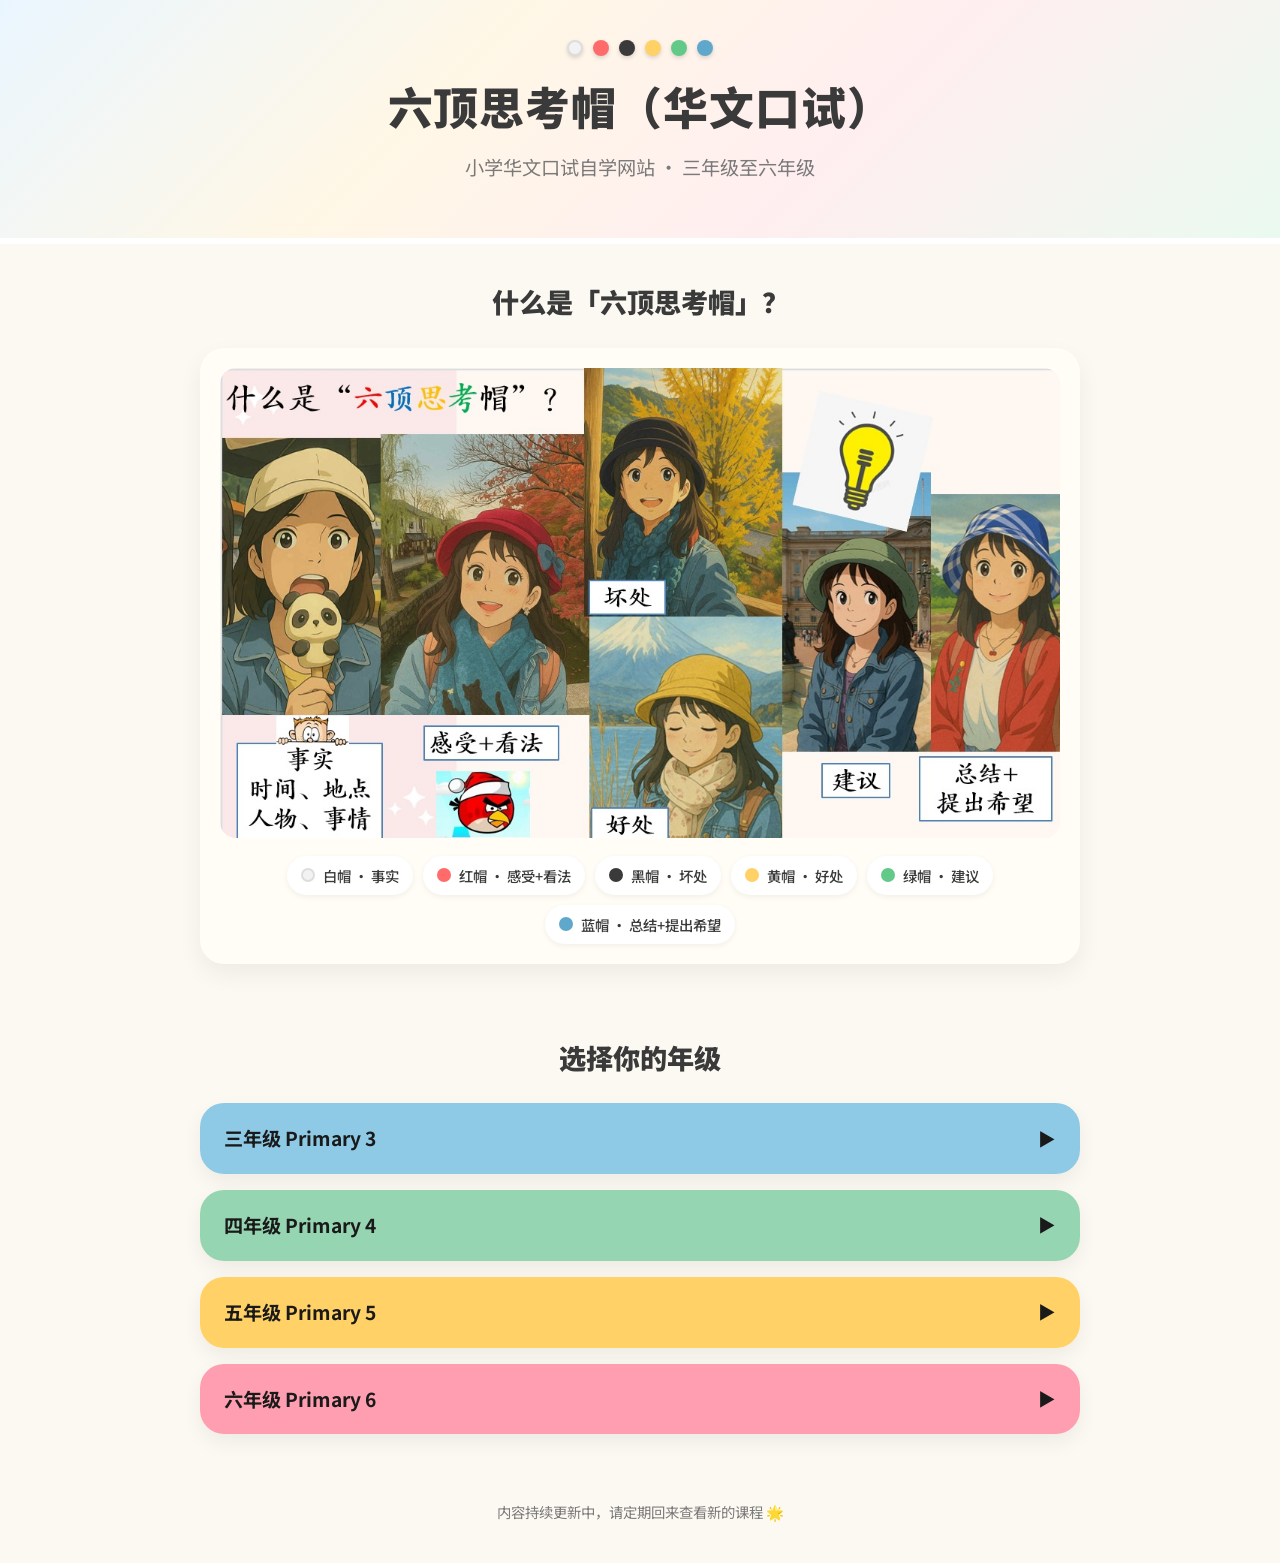
==== index.html @ 95b69a46 "Initial commit" ====
<!doctype html>
<html lang="zh">
<head>
<meta charset="UTF-8">
<meta name="viewport" content="width=device-width, initial-scale=1">
<title>六顶思考帽（华文口试）</title>
<meta name="description" content="小学华文口试自学网站，运用六顶思考帽技巧，适合三年级至六年级学生。">
<link rel="preconnect" href="https://fonts.googleapis.com">
<link rel="preconnect" href="https://fonts.gstatic.com" crossorigin>
<link href="https://fonts.googleapis.com/css2?family=Noto+Sans+SC:wght@400;500;700;900&display=swap" rel="stylesheet">
<style>
  :root{
    --cream:#fffdf6;
    --ink:#3a3a3a;
    --muted:#7a7a7a;
    --p3:#8ecae6;
    --p3-dark:#5fa8cc;
    --p4:#95d5b2;
    --p4-dark:#6cbf8f;
    --p5:#ffd166;
    --p5-dark:#eab53e;
    --p6:#ff9eb0;
    --p6-dark:#f0728c;
    --radius:24px;
  }
  *{ box-sizing:border-box; }
  html{ scroll-behavior:smooth; }
  body{
    margin:0;
    font-family:"Noto Sans SC","PingFang SC","Microsoft YaHei",sans-serif;
    color:var(--ink);
    background:#fbf9f2;
    line-height:1.6;
  }
  a{ color:inherit; }
  img{ max-width:100%; display:block; }

  /* ---------- Header ---------- */
  header.hero{
    padding:40px 20px 56px;
    text-align:center;
    background:linear-gradient(135deg,#eaf6ff 0%,#fff7e6 35%,#ffeef0 65%,#eafaf0 100%);
    border-bottom:6px solid #fff;
  }
  .hat-row{
    display:flex; justify-content:center; gap:10px; margin-bottom:14px; flex-wrap:wrap;
  }
  .hat-dot{
    width:16px; height:16px; border-radius:50%; box-shadow:0 2px 4px rgba(0,0,0,0.15);
  }
  header.hero h1{
    font-size:clamp(1.6rem, 4.5vw, 2.8rem);
    font-weight:900;
    margin:0 0 10px;
    letter-spacing:0.02em;
  }
  header.hero p.subtitle{
    font-size:clamp(1rem, 2.2vw, 1.2rem);
    color:var(--muted);
    margin:0;
  }

  /* ---------- Section shell ---------- */
  section{
    max-width:920px;
    margin:0 auto;
    padding:36px 20px;
  }
  h2.section-title{
    text-align:center;
    font-size:clamp(1.3rem, 3vw, 1.7rem);
    margin:0 0 24px;
    font-weight:900;
  }

  /* ---------- Intro / hats explained ---------- */
  .intro-card{
    background:var(--cream);
    border-radius:var(--radius);
    padding:20px;
    box-shadow:0 10px 24px rgba(0,0,0,0.06);
  }
  .intro-card img{
    border-radius:16px;
    margin:0 auto 18px;
  }
  .legend{
    display:flex; flex-wrap:wrap; gap:10px; justify-content:center;
  }
  .chip{
    display:flex; align-items:center; gap:8px;
    background:#fff; border-radius:999px; padding:8px 14px;
    font-size:0.9rem; font-weight:500;
    box-shadow:0 2px 6px rgba(0,0,0,0.06);
  }
  .chip .dot{ width:14px; height:14px; border-radius:50%; flex:none; }
  .dot.white{ background:#f2f2f2; border:2px solid #ddd; }
  .dot.red{ background:#ff6b6b; }
  .dot.black{ background:#3a3a3a; }
  .dot.yellow{ background:#ffd166; }
  .dot.green{ background:#63c988; }
  .dot.blue{ background:#5fa8cc; }

  /* ---------- Level accordion ---------- */
  .levels{ display:flex; flex-direction:column; gap:16px; }
  details.level{
    border-radius:var(--radius);
    overflow:hidden;
    box-shadow:0 8px 20px rgba(0,0,0,0.06);
    background:var(--cream);
  }
  details.level summary{
    list-style:none;
    cursor:pointer;
    padding:20px 24px;
    display:flex; align-items:center; justify-content:space-between;
    font-size:1.2rem; font-weight:700;
    color:#1a1a1a;
    user-select:none;
  }
  details.level summary::-webkit-details-marker{ display:none; }
  details.level summary .arrow{
    font-size:1.1rem; transition:transform 0.25s ease;
  }
  details.level[open] summary .arrow{ transform:rotate(90deg); }

  details.level[data-level="p3"] summary{ background:var(--p3); }
  details.level[data-level="p4"] summary{ background:var(--p4); }
  details.level[data-level="p5"] summary{ background:var(--p5); }
  details.level[data-level="p6"] summary{ background:var(--p6); }

  .level-body{
    padding:20px 24px 26px;
  }
  .lesson-grid{
    display:grid;
    grid-template-columns:repeat(auto-fill, minmax(150px,1fr));
    gap:16px;
  }
  .lesson-card{
    display:flex; flex-direction:column; align-items:center; gap:10px;
    background:#fff; border-radius:18px; padding:18px 12px;
    text-decoration:none; color:var(--ink);
    box-shadow:0 4px 10px rgba(0,0,0,0.06);
    transition:transform 0.15s ease, box-shadow 0.15s ease;
  }
  .lesson-card:hover{
    transform:translateY(-4px);
    box-shadow:0 10px 20px rgba(0,0,0,0.1);
  }
  .lesson-card .icon{
    width:64px; height:64px; border-radius:50%;
    display:flex; align-items:center; justify-content:center;
    font-size:30px;
    overflow:hidden;
  }
  .lesson-card .icon img{
    width:100%; height:100%;
    object-fit:cover;
  }
  details.level[data-level="p3"] .icon{ background:#e3f3fb; }
  details.level[data-level="p4"] .icon{ background:#e9f8ef; }
  details.level[data-level="p5"] .icon{ background:#fff6e0; }
  details.level[data-level="p6"] .icon{ background:#ffeef2; }
  .lesson-card .title{
    font-size:0.95rem; font-weight:700; text-align:center;
  }
  .empty-note{
    text-align:center; color:var(--muted); padding:12px; font-size:0.95rem;
  }

  footer{
    text-align:center;
    padding:30px 20px 40px;
    color:var(--muted);
    font-size:0.9rem;
  }

  @media (max-width:480px){
    details.level summary{ padding:16px 18px; font-size:1.05rem; }
    .level-body{ padding:16px 18px 20px; }
  }
</style>
</head>
<body>

  <header class="hero">
    <div class="hat-row" aria-hidden="true">
      <span class="hat-dot" style="background:#f2f2f2;border:2px solid #ddd;"></span>
      <span class="hat-dot" style="background:#ff6b6b;"></span>
      <span class="hat-dot" style="background:#3a3a3a;"></span>
      <span class="hat-dot" style="background:#ffd166;"></span>
      <span class="hat-dot" style="background:#63c988;"></span>
      <span class="hat-dot" style="background:#5fa8cc;"></span>
    </div>
    <h1>六顶思考帽（华文口试）</h1>
    <p class="subtitle">小学华文口试自学网站 · 三年级至六年级</p>
  </header>

  <section aria-labelledby="intro-title">
    <h2 class="section-title" id="intro-title">什么是「六顶思考帽」？</h2>
    <div class="intro-card">
      <img src="images/six-hats-explained.jpg" alt="六顶思考帽示意图：白帽代表事实（时间、地点、人物、事情），红帽代表感受和看法，黑帽代表坏处，黄帽代表好处，绿帽代表建议，蓝帽代表总结和提出希望">
      <div class="legend">
        <span class="chip"><span class="dot white"></span>白帽 · 事实</span>
        <span class="chip"><span class="dot red"></span>红帽 · 感受+看法</span>
        <span class="chip"><span class="dot black"></span>黑帽 · 坏处</span>
        <span class="chip"><span class="dot yellow"></span>黄帽 · 好处</span>
        <span class="chip"><span class="dot green"></span>绿帽 · 建议</span>
        <span class="chip"><span class="dot blue"></span>蓝帽 · 总结+提出希望</span>
      </div>
    </div>
  </section>

  <section aria-labelledby="levels-title">
    <h2 class="section-title" id="levels-title">选择你的年级</h2>
    <div class="levels" id="levels">
      <details class="level" data-level="p3">
        <summary>三年级 Primary 3 <span class="arrow">▶</span></summary>
        <div class="level-body"><div class="lesson-grid" data-grid="p3"></div></div>
      </details>
      <details class="level" data-level="p4">
        <summary>四年级 Primary 4 <span class="arrow">▶</span></summary>
        <div class="level-body"><div class="lesson-grid" data-grid="p4"></div></div>
      </details>
      <details class="level" data-level="p5">
        <summary>五年级 Primary 5 <span class="arrow">▶</span></summary>
        <div class="level-body"><div class="lesson-grid" data-grid="p5"></div></div>
      </details>
      <details class="level" data-level="p6">
        <summary>六年级 Primary 6 <span class="arrow">▶</span></summary>
        <div class="level-body"><div class="lesson-grid" data-grid="p6"></div></div>
      </details>
    </div>
  </section>

  <footer>
    内容持续更新中，请定期回来查看新的课程 🌟
  </footer>

  <script src="lessons-data.js"></script>
  <script>
    // 把每个年级的课程渲染成卡片
    (function renderLessons(){
      var data = window.LESSONS || {};
      document.querySelectorAll('[data-grid]').forEach(function(grid){
        var level = grid.getAttribute('data-grid');
        var lessons = data[level] || [];
        if(lessons.length === 0){
          var note = document.createElement('p');
          note.className = 'empty-note';
          note.textContent = '课程准备中，敬请期待～';
          grid.appendChild(note);
          return;
        }
        lessons.forEach(function(lesson){
          var a = document.createElement('a');
          a.className = 'lesson-card';
          a.href = lesson.link || '#';
          var icon = document.createElement('div');
          icon.className = 'icon';
          if(lesson.thumb){
            var thumbImg = document.createElement('img');
            thumbImg.src = lesson.thumb;
            thumbImg.alt = '';
            icon.appendChild(thumbImg);
          } else {
            icon.textContent = lesson.icon || '📘';
          }
          var title = document.createElement('div');
          title.className = 'title';
          title.textContent = lesson.title || '未命名课程';
          a.appendChild(icon);
          a.appendChild(title);
          grid.appendChild(a);
        });
      });
    })();

    // 手风琴效果：打开一个年级时，自动收起其他年级
    (function accordion(){
      var allDetails = document.querySelectorAll('#levels details.level');
      allDetails.forEach(function(d){
        d.addEventListener('toggle', function(){
          if(d.open){
            allDetails.forEach(function(other){
              if(other !== d) other.open = false;
            });
          }
        });
      });
    })();
  </script>
</body>
</html>
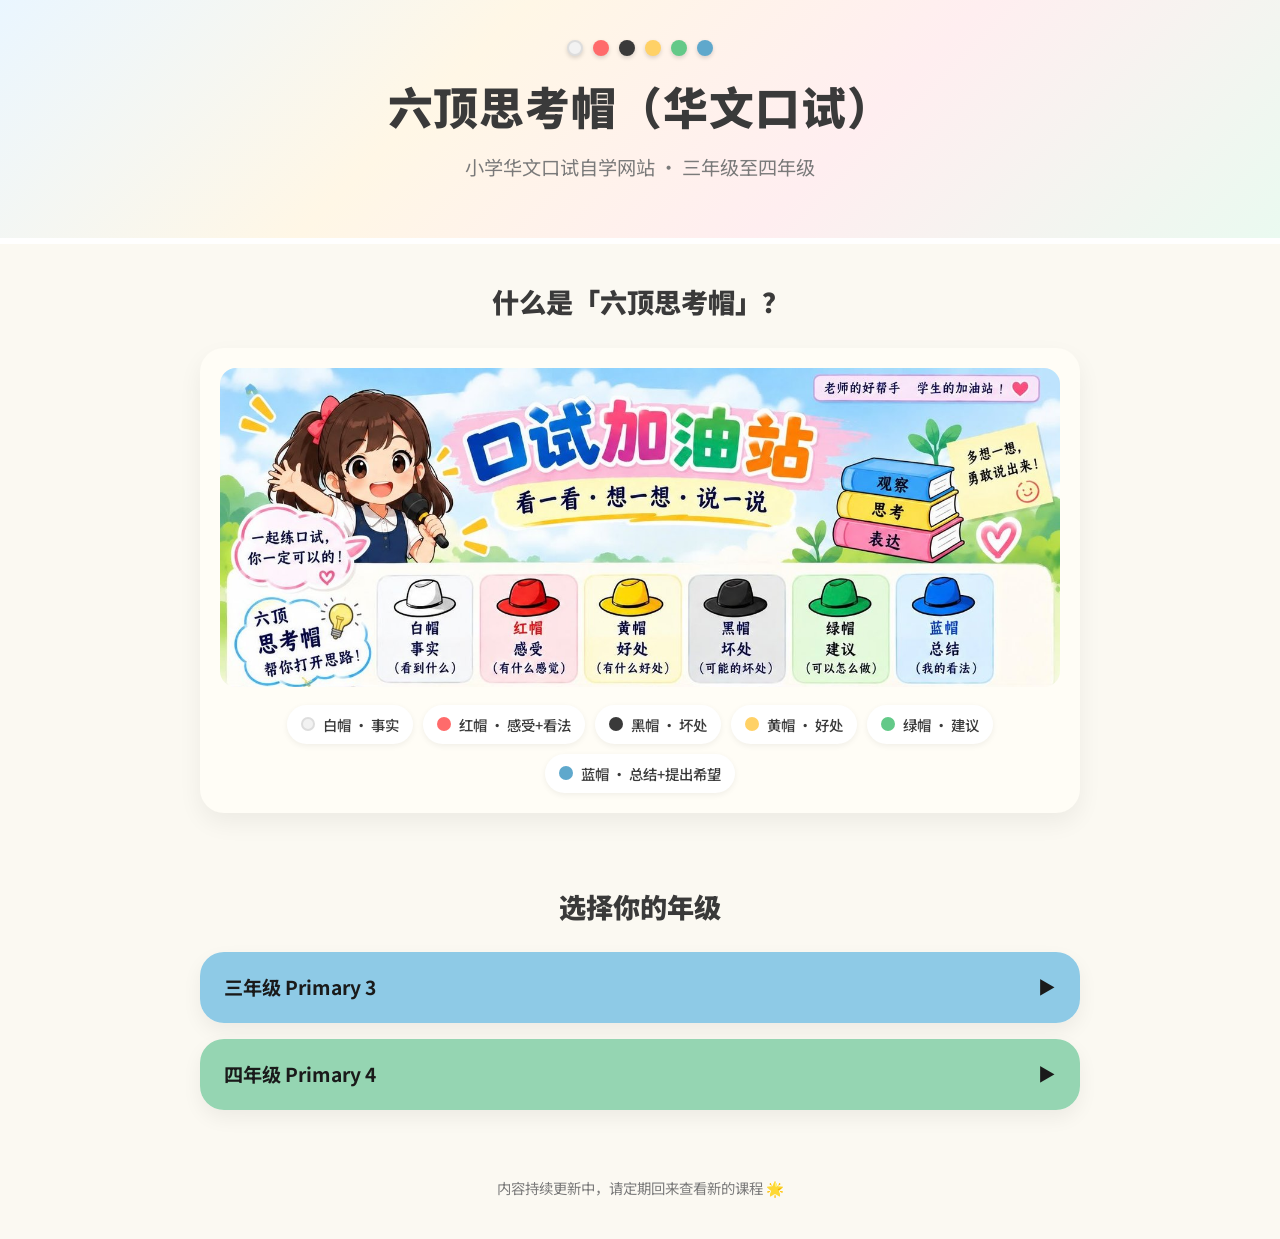
==== commit 2a6f7587: "change cover image and remove P5,6" ====
--- a/index.html
+++ b/index.html
@@ -4,7 +4,7 @@
 <meta charset="UTF-8">
 <meta name="viewport" content="width=device-width, initial-scale=1">
 <title>六顶思考帽（华文口试）</title>
-<meta name="description" content="小学华文口试自学网站，运用六顶思考帽技巧，适合三年级至六年级学生。">
+<meta name="description" content="小学华文口试自学网站，运用六顶思考帽技巧，适合三年级至四年级学生。">
 <link rel="preconnect" href="https://fonts.googleapis.com">
 <link rel="preconnect" href="https://fonts.gstatic.com" crossorigin>
 <link href="https://fonts.googleapis.com/css2?family=Noto+Sans+SC:wght@400;500;700;900&display=swap" rel="stylesheet">
@@ -17,10 +17,6 @@
     --p3-dark:#5fa8cc;
     --p4:#95d5b2;
     --p4-dark:#6cbf8f;
-    --p5:#ffd166;
-    --p5-dark:#eab53e;
-    --p6:#ff9eb0;
-    --p6-dark:#f0728c;
     --radius:24px;
   }
   *{ box-sizing:border-box; }
@@ -126,8 +122,6 @@
 
   details.level[data-level="p3"] summary{ background:var(--p3); }
   details.level[data-level="p4"] summary{ background:var(--p4); }
-  details.level[data-level="p5"] summary{ background:var(--p5); }
-  details.level[data-level="p6"] summary{ background:var(--p6); }
 
   .level-body{
     padding:20px 24px 26px;
@@ -160,8 +154,6 @@
   }
   details.level[data-level="p3"] .icon{ background:#e3f3fb; }
   details.level[data-level="p4"] .icon{ background:#e9f8ef; }
-  details.level[data-level="p5"] .icon{ background:#fff6e0; }
-  details.level[data-level="p6"] .icon{ background:#ffeef2; }
   .lesson-card .title{
     font-size:0.95rem; font-weight:700; text-align:center;
   }
@@ -194,13 +186,13 @@
       <span class="hat-dot" style="background:#5fa8cc;"></span>
     </div>
     <h1>六顶思考帽（华文口试）</h1>
-    <p class="subtitle">小学华文口试自学网站 · 三年级至六年级</p>
+    <p class="subtitle">小学华文口试自学网站 · 三年级至四年级</p>
   </header>
 
   <section aria-labelledby="intro-title">
     <h2 class="section-title" id="intro-title">什么是「六顶思考帽」？</h2>
     <div class="intro-card">
-      <img src="images/six-hats-explained.jpg" alt="六顶思考帽示意图：白帽代表事实（时间、地点、人物、事情），红帽代表感受和看法，黑帽代表坏处，黄帽代表好处，绿帽代表建议，蓝帽代表总结和提出希望">
+      <img src="images/hero-banner.jpg" alt="口试加油站：六顶思考帽介绍图，白帽代表事实，红帽代表感受，黄帽代表好处，黑帽代表坏处，绿帽代表建议，蓝帽代表总结与看法">
       <div class="legend">
         <span class="chip"><span class="dot white"></span>白帽 · 事实</span>
         <span class="chip"><span class="dot red"></span>红帽 · 感受+看法</span>
@@ -222,14 +214,6 @@
       <details class="level" data-level="p4">
         <summary>四年级 Primary 4 <span class="arrow">▶</span></summary>
         <div class="level-body"><div class="lesson-grid" data-grid="p4"></div></div>
-      </details>
-      <details class="level" data-level="p5">
-        <summary>五年级 Primary 5 <span class="arrow">▶</span></summary>
-        <div class="level-body"><div class="lesson-grid" data-grid="p5"></div></div>
-      </details>
-      <details class="level" data-level="p6">
-        <summary>六年级 Primary 6 <span class="arrow">▶</span></summary>
-        <div class="level-body"><div class="lesson-grid" data-grid="p6"></div></div>
       </details>
     </div>
   </section>
